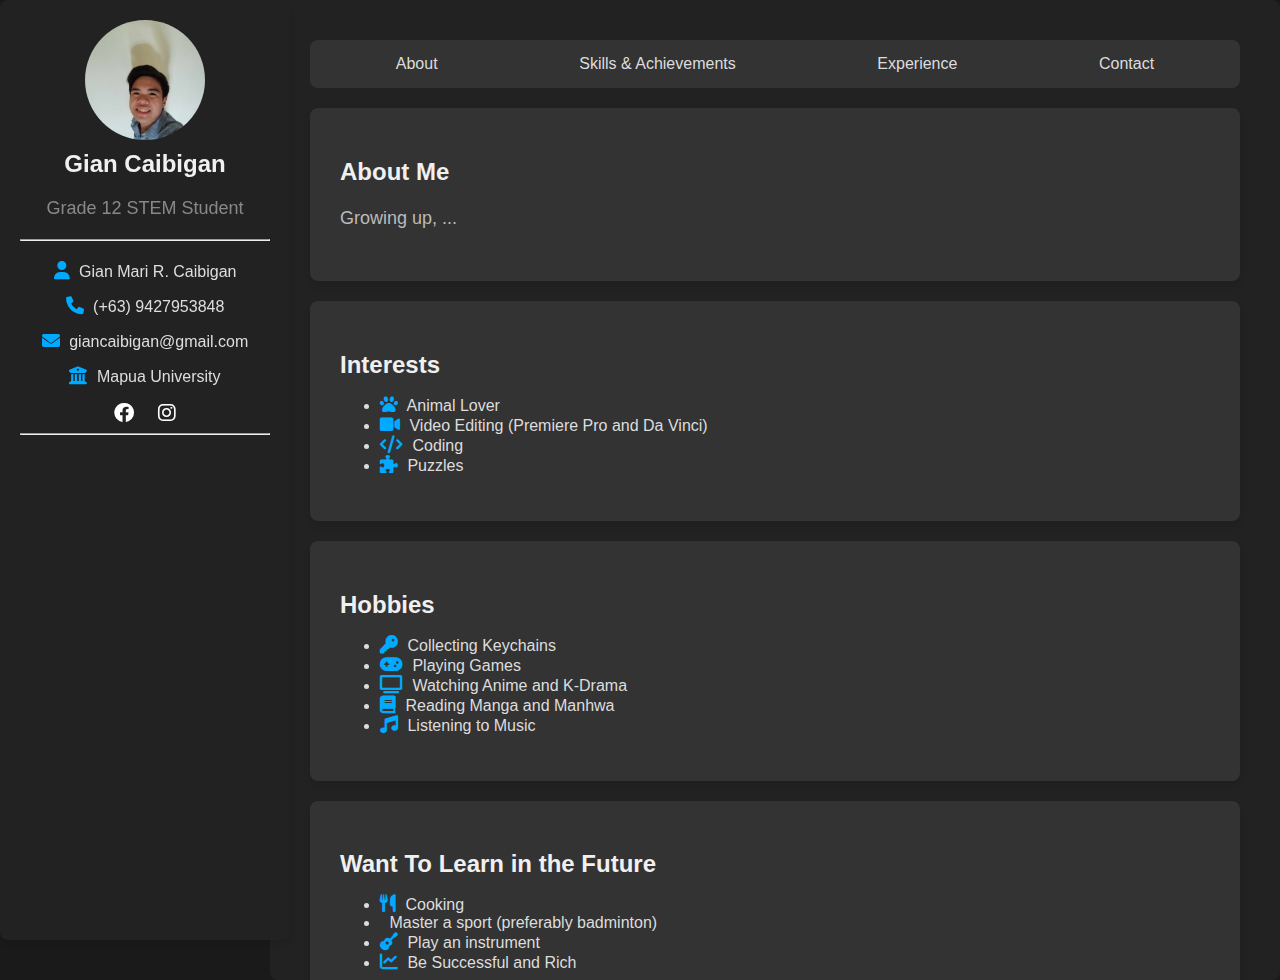
==== index.html @ 79ec44fa "Update index.html" ====
<!DOCTYPE html>
<html lang="en">
<head>
    <meta charset="UTF-8">
    <meta name="viewport" content="width=device-width, initial-scale=1.0">
    <title>Gian Caibigan ePortfolio</title> 
    <link rel="stylesheet" href="style.css">
    <link rel="stylesheet" href="https://cdnjs.cloudflare.com/ajax/libs/font-awesome/6.0.0/css/all.min.css">
</head>
<body>
    <div class="container">
        <!-- Sidebar Section -->
        <aside class="sidebar">
            <div class="profile"> 
                <img src="me.jpg" alt="Profile Image" class="profile-img">
                <h2>Gian Caibigan</h2>
                <p>Grade 12 STEM Student</p>
            </div>
            <hr>
            <ul class="contact-info">
                <li><i class="fa fa-user"></i> Gian Mari R. Caibigan</li>
                <li><i class="fa fa-phone"></i> (+63) 9427953848</li>
                <li><i class="fa fa-envelope"></i> giancaibigan@gmail.com</li>
                <li><i class="fa fa-university"></i> Mapua University</li>
            </ul>
           <div class="social-icons">
                <a href="https://www.facebook.com/gian.caibigan"><i class="fab fa-facebook"></i></a>
                <a href="https://www.instagram.com/ffide_gianc/"><i class="fab fa-instagram"></i></a>
            </div>
            <hr>
        </aside>

        <!-- Main Content Section -->
        <div class="content">
            <!-- Navigation Bar -->
            <nav class="navbar">
                <ul>
                    <li><a href="index.html">About</a></li>
                    <li><a href="skills achievements.html">Skills & Achievements</a></li>
                    <li><a href="experience.html">Experience</a></li>
                    <li><a href="contact.html">Contact</a></li>
                </ul>
            </nav>

            <!-- About Me Section -->
            <section id="about" class="content-box">
                <h2>About Me</h2>
                <u1 class="indented-list">
                    <p>Growing up, ...</p>
                </u1>
            </section>

            <section id="about" class="content-box">
                <h2>Interests</h2>
                    <ul>
                        <li><i class="fa fa-paw"></i> Animal Lover</li>
                        <li><i class="fa fa-video"></i> Video Editing (Premiere Pro and Da Vinci)</li>
                        <li><i class="fa fa-code"></i> Coding</li>
                        <li><i class="fa fa-puzzle-piece"></i> Puzzles</li>
                    </ul>
            </section>

            <section id="about" class="content-box">
                <h2>Hobbies</h2>
                    <ul>
                        <li><i class="fa fa-key"></i> Collecting Keychains</li>
                        <li><i class="fa fa-gamepad"></i> Playing Games</li>
                        <li><i class="fa fa-tv"></i> Watching Anime and K-Drama</li>
                        <li><i class="fa fa-book"></i> Reading Manga and Manhwa</li>
                        <li><i class="fa fa-music"></i> Listening to Music</li>
                    </ul>
            </section>

            <section id="about" class="content-box">
                <h2>Want To Learn in the Future</h2>
                    <ul>
                        <li><i class="fa fa-utensils"></i> Cooking</li>
                        <li><i class="fa fa-badminton"></i> Master a sport (preferably badminton)</li>
                        <li><i class="fa fa-guitar"></i> Play an instrument</li>
                        <li><i class="fa fa-chart-line"></i> Be Successful and Rich</li>
                    </ul>
            </section>
        </div>
    </div>
</body>
</html>
---- style.css ----
/* General Styles */
body {
    margin: 0;
    font-family: 'Roboto', sans-serif;
    background-color: #1a1a1a;
    color: #ddd;
    display: flex;
    height: 100vh;
}

/* Container for the sidebar and main content */
.container {
    display: flex;
    width: 100%;
    height: 100%;
}

/* Sidebar Styles */
.sidebar {
    background-color: #222;
    width: 250px;
    padding: 20px;
    text-align: center;
    position: fixed;
    top: 0;
    left: 0;
    height: 100vh;
    border-radius: 8px;
    box-shadow: 0px 4px 6px rgba(0, 0, 0, 0.1);
}

.profile {
    margin-bottom: 20px;
}

.profile-img {
    border-radius: 50%;
    width: 120px;
    height: 120px;
    object-fit: cover;
    max-width: 100%;
    display: block;
    margin: 0 auto;
}

.sidebar h2 {
    margin-top: 10px;
    color: #f0f0f0;
}

.sidebar p {
    color: #888;
}

.contact-info {
    margin-top: 20px;
    padding: 0;
    list-style: none;
}

.contact-info li {
    margin: 15px 0;
    color: #ddd;
}

.sidebar .social-icons a {
    color: white;
    font-size: 20px;
    margin: 10px;
    text-decoration: none;
}

/* Navigation Bar Styles */
.navbar {
    background-color: #333;
    padding: 15px;
    text-align: center;
    border-radius: 8px;
    margin-bottom: 20px;
    position: sticky;
    top: 0;
    z-index: 1;
}

.navbar ul {
    list-style-type: none;
    margin: 0;
    padding: 0;
    display: flex;
    justify-content: space-around;
    padding-inline-start: 0;
}

.navbar ul li {
    display: inline-block;
}

.navbar ul li a {
    color: #ddd;
    text-decoration: none;
    font-size: 16px;
    padding: 10px;
}

.navbar ul li a:hover {
    color: #00aaff;
}

/* Main Content Box Styles */
.content {
    flex: 1;
    padding: 40px;
    background-color: #222;
    border-radius: 8px;
    margin-left: 270px;
    overflow-y: auto;
    height: 100%;
}

.content-box {
    background-color: #333;
    padding: 30px;
    border-radius: 8px;
    box-shadow: 0px 4px 6px rgba(0, 0, 0, 0.1);
    margin-bottom: 20px;
    transition: all 0.3s ease-in-out;
}

/* Section Styles */
section h2 {
    color: #f0f0f0;
    margin-bottom: 10px;
}

section p {
    color: #bbb;
    line-height: 1.6;
}

/* Skills Progress Bar */
.progress-container {
    margin: 20px 0;
}

.progress-bar {
    background-color: #444;
    border-radius: 10px;
    position: relative;
    height: 25px;
    width: 100%;
}

.progress {
    background-color: #00aaff;
    height: 100%;
    border-radius: 10px;
    position: relative;
    transition: width 0.3s ease-in-out;
}

.progress::after {
    content: attr(data-percent);  /* Display percentage dynamically */
    position: absolute;
    right: 10px;
    top: 0;
    color: #fff;
    line-height: 25px;
}

/* Image and Text Container Styles */
.image-text-container {
    display: flex;
    align-items: center;
    margin-bottom: 20px;
}

.content-image {
    width: 150px;
    height: auto;
    border-radius: 8px;
    margin-right: 20px;
    box-shadow: 0px 4px 6px rgba(0, 0, 0, 0.1);
}

.text-container {
    max-width: 70%;
}

.text-container h2 {
    margin: 0;
    color: #f0f0f0;
    font-size: 1.5em;
}

.text-container p {
    color: #bbb;
    font-size: 1em;
    line-height: 1.6;
    margin-top: 5px;
}

/* Individual skill progress with percentage */
.html-progress {
    width: 20%;
}

.css-progress {
    width: 15%;
}

.python-progress {
    width: 25%;
}

.image-editing-progress {
    width: 35%;
}

.video-editing-progress {
    width: 40%;
}

/* Contact Page Container */
.contact-container {
    width: 70%;
    background-color: #222;
    padding: 40px;
    border-radius: 8px;
    box-shadow: 0px 4px 6px rgba(0, 0, 0, 0.1);
    margin: 40px auto;
}

.contact-container h1 {
    color: #fff;
    font-size: 2.5rem;
    text-align: left;
    margin-bottom: 20px;
}

.contact-container .underline {
    width: 100px;
    height: 5px;
    background-color: #00aaff;
    margin-bottom: 20px;
}

/* Contact Form Styles */
.contact-form {
    display: flex;
    flex-direction: column;
}

.contact-form .input-group {
    display: flex;
    justify-content: space-between;
    gap: 20px;
}

.contact-form input,
.contact-form textarea {
    background-color: #333;
    border: none;
    border-radius: 8px;
    padding: 15px;
    margin-bottom: 20px;
    font-size: 16px;
    color: #ddd;
    width: 100%;
}

.contact-form textarea {
    resize: none;
}

/* Submit Button Styles */
.contact-form .btn {
    background-color: #00aaff;
    color: white;
    border: none;
    padding: 15px 20px;
    border-radius: 8px;
    font-size: 16px;
    cursor: pointer;
    transition: background-color 0.3s ease-in-out;
    box-shadow: 0px 4px 6px rgba(0, 0, 0, 0.1);
}

.contact-form .btn:hover {
    background-color: #0088cc;
}

/* Ensures smooth transitions */
.content-box,
.navbar {
    transition: margin 0.3s, padding 0.3s;
}

/* Highlight the input and textarea fields when focused */
input[type="text"]:focus,
input[type="email"]:focus,
textarea:focus {
    border: 2px solid #00bfff; /* Change the border color to blue when focused */
    outline: none; /* Remove default outline */
    box-shadow: 0 0 8px rgba(0, 191, 255, 0.5); /* Add a glowing effect */
    transition: all 0.2s ease-in-out; /* Smooth transition for focus */
}

/* General input field styling */
input[type="text"],
input[type="email"],
textarea {
    padding: 10px;
    border: 1px solid #ccc; /* Default border */
    border-radius: 5px; /* Rounded corners */
    width: 100%;
    margin-bottom: 15px;
    box-sizing: border-box;
}

.fa {
    color: #00aaff;
    font-size: 18px;
    margin-right: 5px;
}

p {
    font-size: 18px; /* Adjust font size for text with emojis */
}
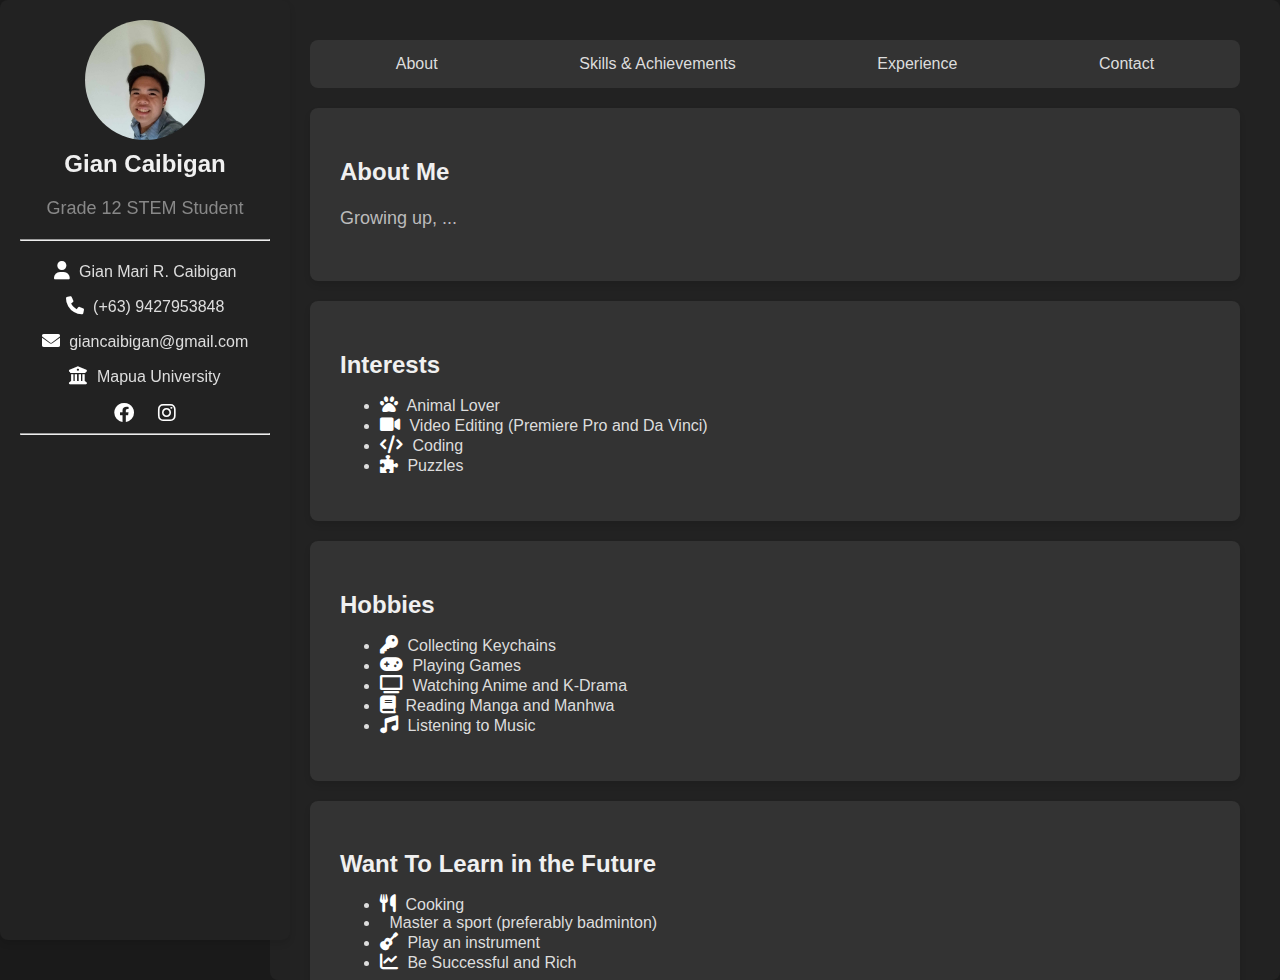
==== commit 444c326d: "Update index.html" ====
--- a/index.html
+++ b/index.html
@@ -75,7 +75,7 @@
                 <h2>Want To Learn in the Future</h2>
                     <ul>
                         <li><i class="fa fa-utensils"></i> Cooking</li>
-                        <li><i class="fa fa-badminton"></i> Master a sport (preferably badminton)</li>
+                        <li><i class="fa fa-futbol-o"></i> Master a sport (preferably badminton)</li>
                         <li><i class="fa fa-guitar"></i> Play an instrument</li>
                         <li><i class="fa fa-chart-line"></i> Be Successful and Rich</li>
                     </ul>
--- a/style.css
+++ b/style.css
@@ -318,7 +318,7 @@
 }
 
 .fa {
-    color: #00aaff;
+    color: #FFFFFF;
     font-size: 18px;
     margin-right: 5px;
 }
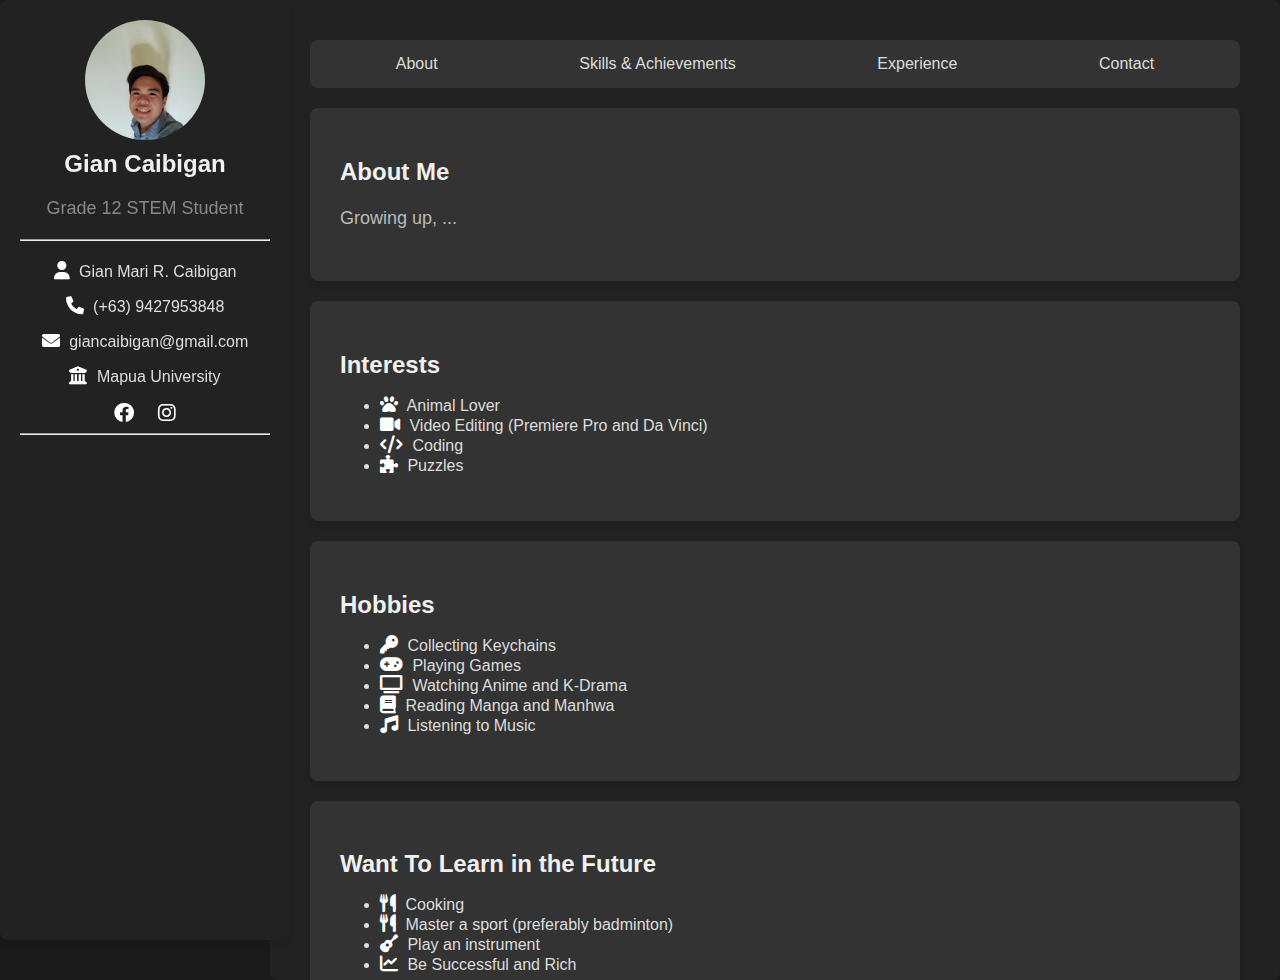
==== commit 06112ec9: "Update index.html" ====
--- a/index.html
+++ b/index.html
@@ -75,7 +75,7 @@
                 <h2>Want To Learn in the Future</h2>
                     <ul>
                         <li><i class="fa fa-utensils"></i> Cooking</li>
-                        <li><i class="fa fa-futbol-o"></i> Master a sport (preferably badminton)</li>
+                        <li><i class="fa fa-utensils"></i> Master a sport (preferably badminton)</li>
                         <li><i class="fa fa-guitar"></i> Play an instrument</li>
                         <li><i class="fa fa-chart-line"></i> Be Successful and Rich</li>
                     </ul>
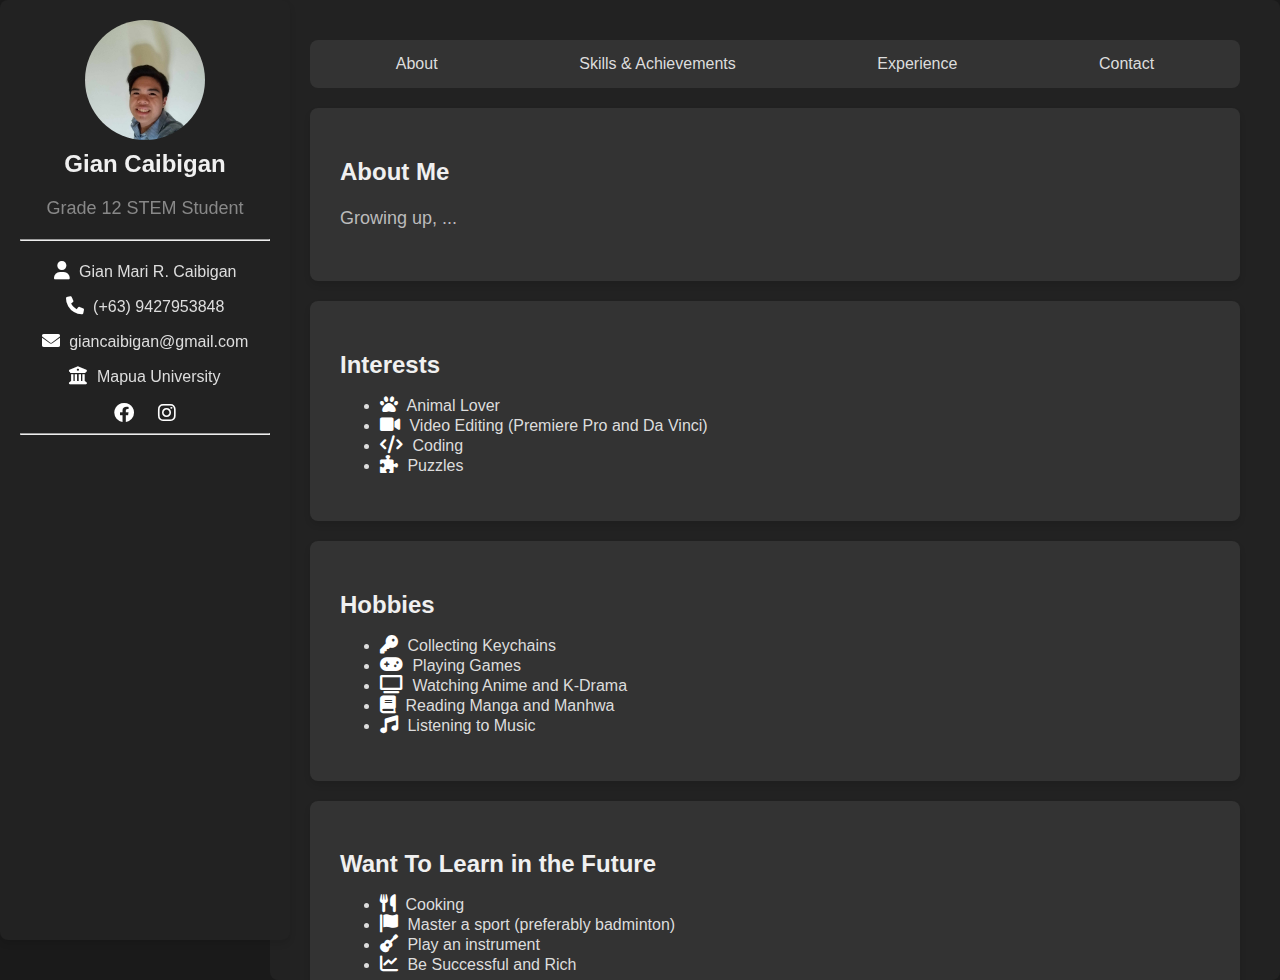
==== commit eefda628: "Update index.html" ====
--- a/index.html
+++ b/index.html
@@ -75,7 +75,7 @@
                 <h2>Want To Learn in the Future</h2>
                     <ul>
                         <li><i class="fa fa-utensils"></i> Cooking</li>
-                        <li><i class="fa fa-utensils"></i> Master a sport (preferably badminton)</li>
+                        <li><i class="fa fa-flag"></i> Master a sport (preferably badminton)</li>
                         <li><i class="fa fa-guitar"></i> Play an instrument</li>
                         <li><i class="fa fa-chart-line"></i> Be Successful and Rich</li>
                     </ul>
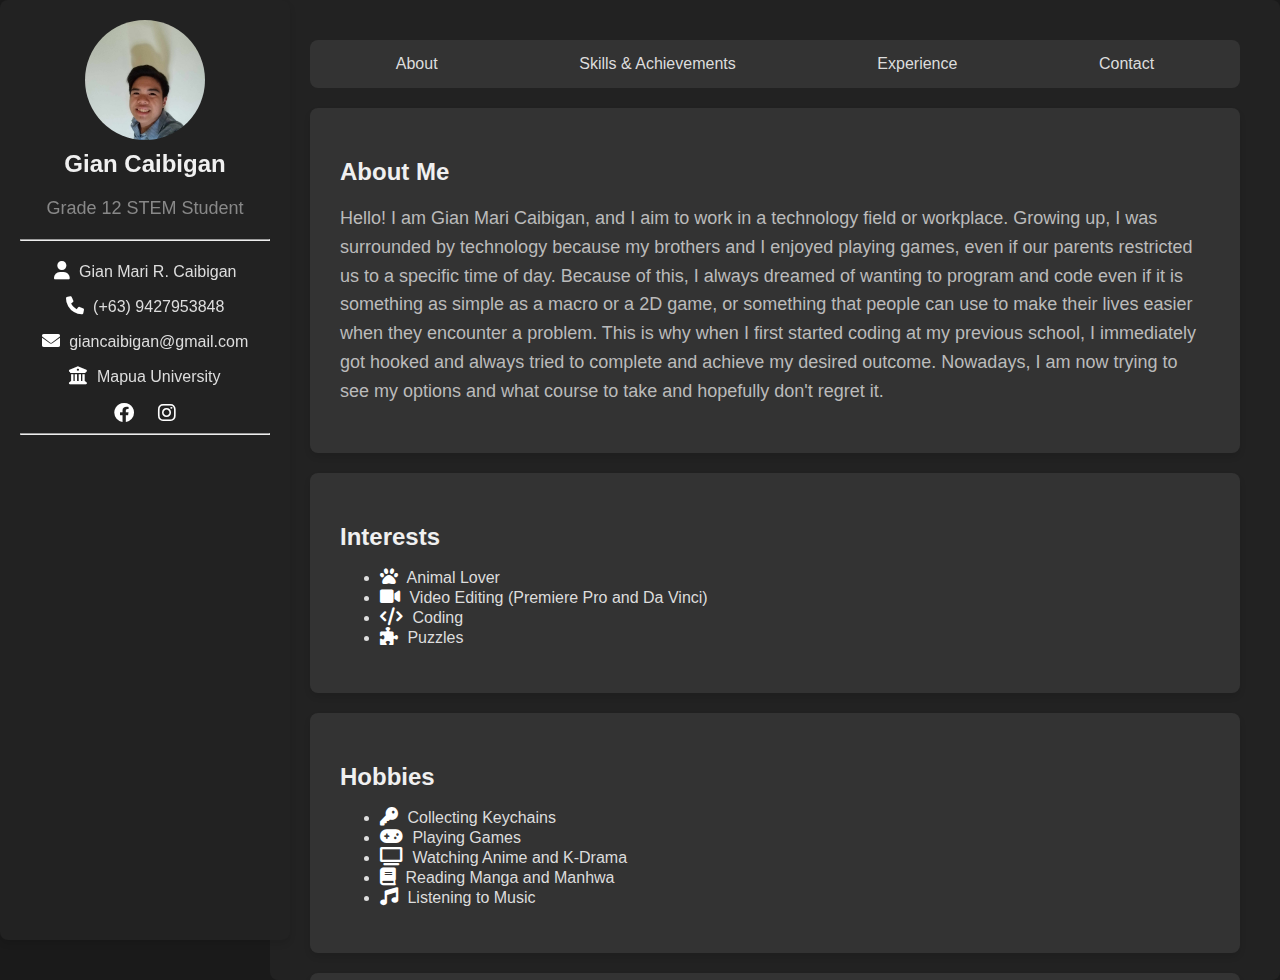
==== commit 183bb50c: "Update index.html" ====
--- a/index.html
+++ b/index.html
@@ -46,7 +46,7 @@
             <section id="about" class="content-box">
                 <h2>About Me</h2>
                 <u1 class="indented-list">
-                    <p>Growing up, ...</p>
+                    <p> Hello! I am Gian Mari Caibigan, and I aim to work in a technology field or workplace. Growing up, I was surrounded by technology because my brothers and I enjoyed playing games, even if our parents restricted us to a specific time of day. Because of this, I always dreamed of wanting to program and code even if it is something as simple as a macro or a 2D game, or something that people can use to make their lives easier when they encounter a problem. This is why when I first started coding at my previous school, I immediately got hooked and always tried to complete and achieve my desired outcome. Nowadays, I am now trying to see my options and what course to take and hopefully don't regret it.</p>
                 </u1>
             </section>
 
--- a/style.css
+++ b/style.css
@@ -326,3 +326,7 @@
 p {
     font-size: 18px; /* Adjust font size for text with emojis */
 }
+
+.indented-text li {
+    text-indent: 20px; /* Indent only the text */
+}
